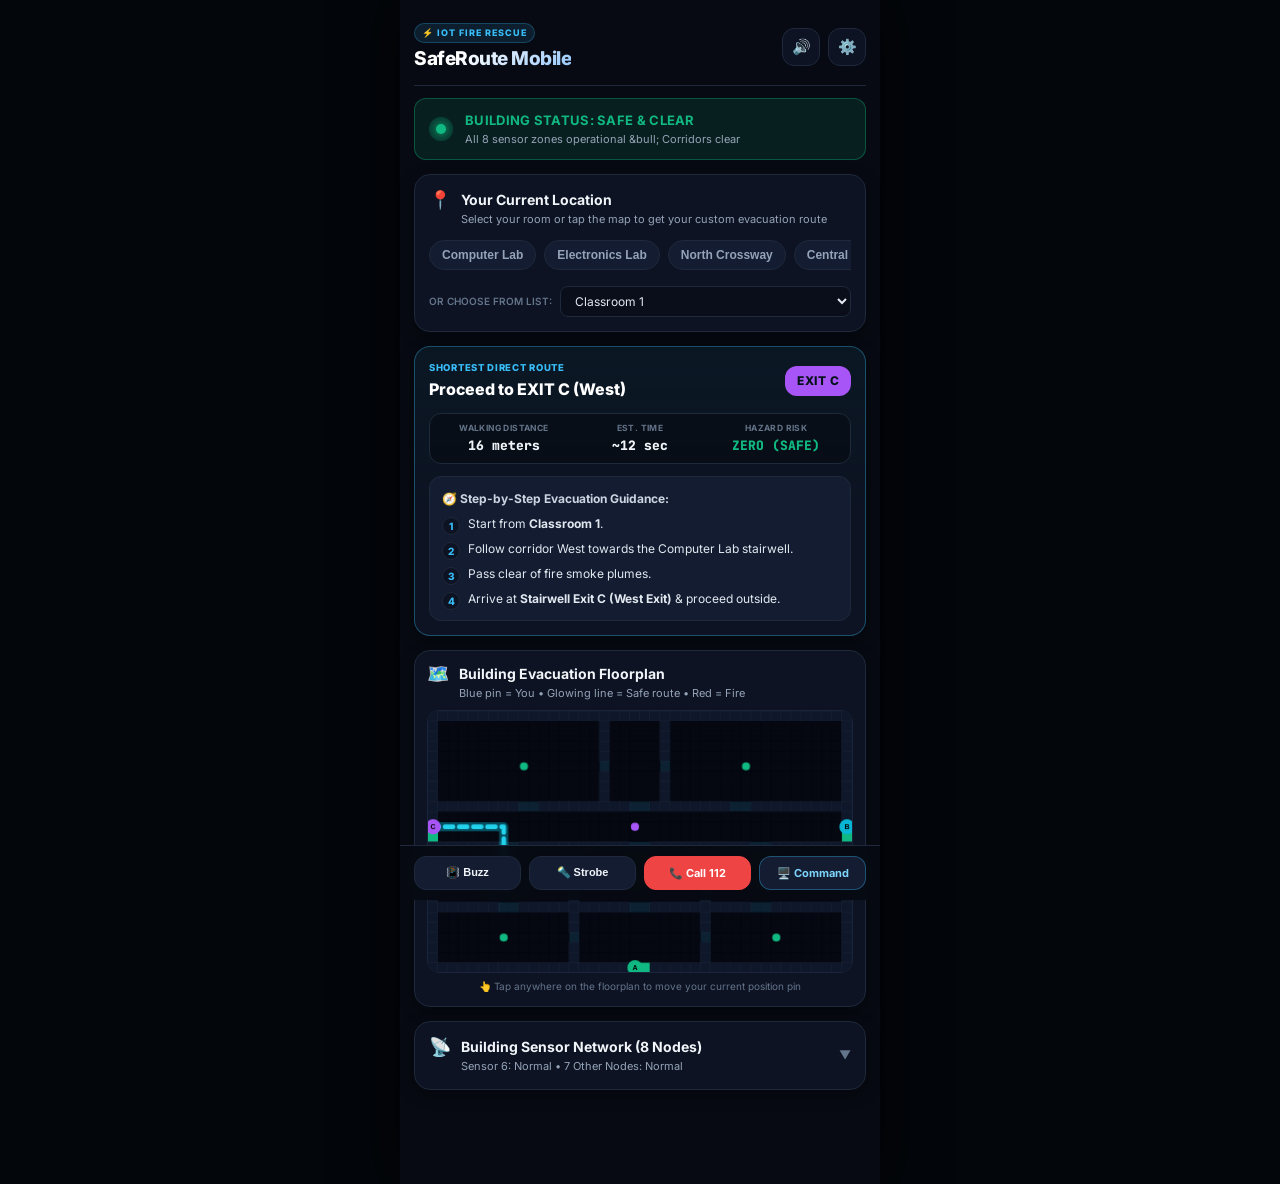
==== mobile.html @ f30d2400 "feat: initial commit - Smart Fire Detection & Evacuation Simulation with ESP8266 Wi-Fi & SafeRoute M" ====
<!DOCTYPE html>
<html lang="en">
<head>
  <meta charset="UTF-8">
  <meta name="viewport" content="width=device-width, initial-scale=1.0, maximum-scale=1.0, user-scalable=no">
  <meta name="theme-color" content="#070a12">
  <meta name="apple-mobile-web-app-capable" content="yes">
  <meta name="apple-mobile-web-app-status-bar-style" content="black-translucent">
  <title>SafeRoute Mobile | Occupant Emergency Evacuation App</title>
  <meta name="description" content="Personal emergency evacuation and fire alert mobile companion powered by ESP8266 IoT telemetry and dynamic A* safety routing.">
  <link rel="preconnect" href="https://fonts.googleapis.com">
  <link rel="preconnect" href="https://fonts.gstatic.com" crossorigin>
  <link href="https://fonts.googleapis.com/css2?family=Inter:wght@400;500;600;700;800&family=JetBrains+Mono:wght@500;700&display=swap" rel="stylesheet">
  <link rel="stylesheet" href="mobile.css">
</head>
<body>
  <!-- App Container (Constrained for mobile viewport) -->
  <div class="mobile-app">
    
    <!-- Top Mobile Navigation Bar -->
    <header class="mobile-header">
      <div class="header-brand">
        <span class="brand-badge">⚡ IOT FIRE RESCUE</span>
        <h1 class="brand-title">SafeRoute Mobile</h1>
      </div>
      <div class="header-actions">
        <button id="btnMobileAudio" class="icon-btn" title="Toggle audio alarm" aria-label="Toggle audio">
          <span id="audioIcon">🔊</span>
        </button>
        <button id="btnOpenSettings" class="icon-btn" title="Hardware & Network settings" aria-label="Settings">
          ⚙️
        </button>
      </div>
    </header>

    <!-- Real-Time Building Status Banner -->
    <section id="buildingStatusBar" class="status-banner safe">
      <div class="status-indicator-ring">
        <div class="status-dot"></div>
      </div>
      <div class="status-text-group">
        <div class="status-headline" id="statusHeadline">BUILDING STATUS: SAFE &amp; CLEAR</div>
        <div class="status-subline" id="statusSubline">All 8 sensor zones operational &bull; Corridors clear</div>
      </div>
    </section>

    <!-- Emergency Active Fire Alert Card (Hidden in Normal state, pulsing in Fire) -->
    <section id="emergencyCard" class="emergency-alert-card hidden">
      <div class="emergency-alert-header">
        <span class="emergency-badge">CRITICAL WARNING</span>
        <span class="emergency-siren-icon">🚨</span>
      </div>
      <h2 class="emergency-title" id="emergencyTitle">FIRE DETECTED IN BUILDING!</h2>
      <div class="fire-location-box">
        <div class="location-label">FIRE DETECTED AT SENSOR:</div>
        <div class="location-value" id="fireSensorName">Sensor 6 (Central Hallway)</div>
        <div class="location-meta" id="fireSensorMeta">ESP8266 Live Node &bull; Optical Flame Detected &bull; Smoke: 880 ppm</div>
      </div>
      <div class="danger-warning-pill">
        ⚠️ <strong>AVOID CENTRAL HALLWAY:</strong> High thermal hazard and smoke blockage.
      </div>
    </section>

    <!-- "Where Are You Right Now?" Room / Location Selector -->
    <section class="section-card location-selector-card">
      <div class="card-title-row">
        <div class="title-with-icon">
          <span class="section-icon">📍</span>
          <div>
            <h3 class="section-heading">Your Current Location</h3>
            <p class="section-subheading">Select your room or tap the map to get your custom evacuation route</p>
          </div>
        </div>
      </div>

      <!-- Quick Room Selection Pills -->
      <div class="room-pills-scroll" id="roomPillsContainer">
        <!-- Rendered dynamically via mobile.js -->
      </div>

      <div class="custom-location-dropdown-row">
        <label for="roomSelectDropdown" class="tiny-label">Or choose from list:</label>
        <select id="roomSelectDropdown" class="mobile-select">
          <!-- Populated in JS -->
        </select>
      </div>
    </section>

    <!-- Dynamic Evacuation Route Guidance Card -->
    <section class="section-card route-summary-card">
      <div class="route-header-row">
        <div>
          <span class="route-pill-badge" id="routeStatusBadge">SAFEST ROUTE FOUND</span>
          <h3 class="route-main-title" id="chosenExitTitle">Proceed to EXIT B</h3>
        </div>
        <div class="exit-gate-badge" id="exitGateBadge">EXIT B</div>
      </div>

      <!-- Key Route Metrics Grid -->
      <div class="route-metrics-grid">
        <div class="metric-cell">
          <span class="metric-label">WALKING DISTANCE</span>
          <span class="metric-val" id="metricDistance">28 m</span>
        </div>
        <div class="metric-cell">
          <span class="metric-label">EST. TIME</span>
          <span class="metric-val" id="metricTime">~21 sec</span>
        </div>
        <div class="metric-cell">
          <span class="metric-label">HAZARD RISK</span>
          <span class="metric-val safe" id="metricRisk">ZERO (SAFE)</span>
        </div>
      </div>

      <!-- Turn-by-Turn Guidance Steps -->
      <div class="directions-accordion">
        <div class="directions-header">
          <span class="directions-title">🧭 Step-by-Step Evacuation Guidance:</span>
        </div>
        <ul class="directions-list" id="directionsList">
          <!-- Generated via mobile.js from A* computed path -->
        </ul>
      </div>
    </section>

    <!-- Interactive Mobile Floorplan Canvas View -->
    <section class="section-card map-view-card">
      <div class="map-header-row">
        <div class="title-with-icon">
          <span class="section-icon">🗺️</span>
          <div>
            <h3 class="section-heading">Building Evacuation Floorplan</h3>
            <p class="section-subheading">Blue pin = You &bull; Glowing line = Safe route &bull; Red = Fire</p>
          </div>
        </div>
      </div>

      <div class="mobile-canvas-wrapper" id="canvasWrapper">
        <canvas id="mobileMapCanvas"></canvas>
      </div>
      <div class="map-touch-hint">👆 Tap anywhere on the floorplan to move your current position pin</div>
    </section>

    <!-- Live Sensor Telemetry Monitor (Collapsible) -->
    <section class="section-card telemetry-monitor-card">
      <div class="telemetry-header-toggle" id="toggleTelemetryBtn">
        <div class="title-with-icon">
          <span class="section-icon">📡</span>
          <div>
            <h3 class="section-heading">Building Sensor Network (8 Nodes)</h3>
            <p class="section-subheading" id="telemetrySummaryText">Sensor 6: Normal &bull; 7 Other Nodes: Normal</p>
          </div>
        </div>
        <span class="accordion-chevron" id="telemetryChevron">▼</span>
      </div>

      <div class="telemetry-drawer hidden" id="telemetryDrawer">
        <div class="mini-sensor-grid" id="miniSensorGrid">
          <!-- Populated dynamically via mobile.js -->
        </div>
      </div>
    </section>

    <!-- Emergency Action Tools (Sticky bottom helper bar) -->
    <div class="mobile-emergency-bar">
      <button id="btnVibrateTest" class="sos-tool-btn" title="Vibrate phone" aria-label="Test vibration">
        📳 Buzz
      </button>
      <button id="btnFlashlight" class="sos-tool-btn" title="Screen emergency strobe flash" aria-label="Emergency strobe">
        🔦 Strobe
      </button>
      <a href="tel:112" class="sos-tool-btn danger" title="Call Emergency Services (112)" aria-label="Call 112">
        📞 Call 112
      </a>
      <a href="http://localhost:3000" target="_blank" class="sos-tool-btn admin-link" title="Open Desktop Control Room">
        🖥️ Command
      </a>
    </div>

    <!-- Screen Flash Overlay for SOS Strobe Mode -->
    <div id="strobeOverlay" class="strobe-overlay hidden">
      <div class="strobe-notice">⚠️ EMERGENCY STROBE ACTIVE<br><small>Tap screen to dismiss</small></div>
    </div>

    <!-- Hardware / Wi-Fi Settings Modal Sheet -->
    <div id="settingsModal" class="modal-backdrop hidden">
      <div class="modal-sheet">
        <div class="modal-header">
          <h3 class="modal-title">Hardware &amp; Network Setup</h3>
          <button id="btnCloseSettings" class="close-btn">&times;</button>
        </div>
        <div class="modal-body">
          <label for="inputEspMobileUrl" class="input-label">ESP8266 Wi-Fi Status URL:</label>
          <input type="text" id="inputEspMobileUrl" class="modal-input" value="http://192.168.137.209/status">
          <p class="modal-hint">Ensure your phone and ESP8266 are on the same Wi-Fi / Hotspot.</p>

          <div class="modal-button-row">
            <button id="btnSaveEspUrl" class="btn-primary-mobile">Save &amp; Reconnect</button>
          </div>

          <hr class="modal-divider">

          <div class="quick-test-section">
            <span class="input-label">Simulate Fire On Phone:</span>
            <div class="modal-test-buttons">
              <button id="btnMobileSimFire" class="btn-test-fire">🔥 Test Flame ON</button>
              <button id="btnMobileSimClear" class="btn-test-clear">🧯 Test Clear</button>
            </div>
          </div>
        </div>
      </div>
    </div>

  </div>

  <!-- Mobile Controller Logic -->
  <script type="module" src="mobile.js?v=2"></script>
</body>
</html>
---- mobile.css ----
/* ============================================================================
   SafeRoute Mobile - Personal Emergency Evacuation & Fire Alert Companion
   Mobile-First High-Aesthetic Styling
   ============================================================================ */

:root {
  --bg-app: #070a12;
  --bg-card: #0d1322;
  --bg-card-elevated: #131c31;
  --bg-input: #090e1a;
  
  --border-subtle: #1e293b;
  --border-focus: #38bdf8;
  
  --color-primary: #38bdf8;
  --color-primary-glow: rgba(56, 189, 248, 0.25);
  
  --color-safe: #10b981;
  --color-safe-bg: rgba(16, 185, 129, 0.12);
  --color-safe-border: rgba(16, 185, 129, 0.35);
  
  --color-fire: #ef4444;
  --color-fire-glow: rgba(239, 68, 68, 0.35);
  --color-fire-bg: rgba(239, 68, 68, 0.15);
  
  --color-warning: #f59e0b;
  --color-accent: #a855f7;
  
  --text-main: #f8fafc;
  --text-dim: #94a3b8;
  --text-muted: #64748b;
  
  --radius-sm: 8px;
  --radius-md: 12px;
  --radius-lg: 16px;
  --radius-full: 9999px;
  
  --font-main: 'Inter', -apple-system, BlinkMacSystemFont, sans-serif;
  --font-mono: 'JetBrains Mono', monospace;
}

/* Reset & Box Sizing */
*, *::before, *::after {
  box-sizing: border-box;
  margin: 0;
  padding: 0;
  -webkit-tap-highlight-color: transparent;
}

body {
  background-color: #03060a;
  color: var(--text-main);
  font-family: var(--font-main);
  font-size: 14px;
  line-height: 1.5;
  display: flex;
  justify-content: center;
  min-height: 100vh;
  overflow-x: hidden;
}

/* Constrained Mobile Container (iPhone / Android proportions) */
.mobile-app {
  width: 100%;
  max-width: 480px;
  background-color: var(--bg-app);
  min-height: 100vh;
  display: flex;
  flex-direction: column;
  padding: 12px 14px 80px 14px;
  position: relative;
  box-shadow: 0 0 50px rgba(0, 0, 0, 0.8);
}

/* ============================================================================
   TOP MOBILE HEADER
   ============================================================================ */
.mobile-header {
  display: flex;
  justify-content: space-between;
  align-items: center;
  padding: 8px 0 12px 0;
  border-bottom: 1px solid var(--border-subtle);
  margin-bottom: 12px;
}

.brand-badge {
  display: inline-block;
  font-size: 9px;
  font-weight: 800;
  letter-spacing: 1px;
  color: var(--color-primary);
  background: rgba(56, 189, 248, 0.12);
  padding: 2px 7px;
  border-radius: var(--radius-full);
  margin-bottom: 2px;
  border: 1px solid rgba(56, 189, 248, 0.25);
}

.brand-title {
  font-size: 19px;
  font-weight: 800;
  background: linear-gradient(135deg, #ffffff 30%, #93c5fd 100%);
  -webkit-background-clip: text;
  -webkit-text-fill-color: transparent;
  letter-spacing: -0.5px;
}

.header-actions {
  display: flex;
  gap: 8px;
}

.icon-btn {
  background: var(--bg-card);
  border: 1px solid var(--border-subtle);
  color: var(--text-main);
  width: 38px;
  height: 38px;
  border-radius: var(--radius-md);
  display: flex;
  align-items: center;
  justify-content: center;
  font-size: 15px;
  cursor: pointer;
  transition: all 0.2s ease;
}

.icon-btn:active {
  transform: scale(0.92);
  background: var(--bg-card-elevated);
}

/* ============================================================================
   REAL-TIME BUILDING STATUS BANNER
   ============================================================================ */
.status-banner {
  display: flex;
  align-items: center;
  gap: 12px;
  padding: 12px 14px;
  border-radius: var(--radius-md);
  margin-bottom: 14px;
  transition: all 0.3s ease;
}

.status-banner.safe {
  background: var(--color-safe-bg);
  border: 1px solid var(--color-safe-border);
}

.status-banner.fire {
  background: var(--color-fire-bg);
  border: 1px solid var(--color-fire);
  animation: pulse-fire-border 1.5s infinite alternate;
}

@keyframes pulse-fire-border {
  0% { box-shadow: 0 0 8px rgba(239, 68, 68, 0.3); }
  100% { box-shadow: 0 0 20px rgba(239, 68, 68, 0.7); }
}

.status-indicator-ring {
  width: 24px;
  height: 24px;
  border-radius: 50%;
  display: flex;
  align-items: center;
  justify-content: center;
  flex-shrink: 0;
}

.status-banner.safe .status-indicator-ring {
  background: rgba(16, 185, 129, 0.2);
}

.status-banner.fire .status-indicator-ring {
  background: rgba(239, 68, 68, 0.3);
}

.status-dot {
  width: 10px;
  height: 10px;
  border-radius: 50%;
}

.status-banner.safe .status-dot {
  background-color: var(--color-safe);
  box-shadow: 0 0 8px var(--color-safe);
}

.status-banner.fire .status-dot {
  background-color: var(--color-fire);
  box-shadow: 0 0 12px var(--color-fire);
  animation: blink 0.8s infinite;
}

@keyframes blink {
  0%, 100% { opacity: 1; }
  50% { opacity: 0.3; }
}

.status-text-group {
  flex: 1;
}

.status-headline {
  font-size: 13px;
  font-weight: 700;
  letter-spacing: 0.3px;
}

.status-banner.safe .status-headline {
  color: var(--color-safe);
}

.status-banner.fire .status-headline {
  color: var(--color-fire);
}

.status-subline {
  font-size: 11px;
  color: var(--text-dim);
}

/* ============================================================================
   EMERGENCY ACTIVE FIRE CARD
   ============================================================================ */
.emergency-alert-card {
  background: linear-gradient(180deg, rgba(239, 68, 68, 0.18) 0%, rgba(13, 19, 34, 0.95) 100%);
  border: 1.5px solid var(--color-fire);
  border-radius: var(--radius-lg);
  padding: 16px;
  margin-bottom: 14px;
  position: relative;
  box-shadow: 0 6px 25px rgba(239, 68, 68, 0.25);
  animation: slide-in 0.3s ease-out;
}

@keyframes slide-in {
  from { opacity: 0; transform: translateY(-10px); }
  to { opacity: 1; transform: translateY(0); }
}

.emergency-alert-header {
  display: flex;
  justify-content: space-between;
  align-items: center;
  margin-bottom: 6px;
}

.emergency-badge {
  background-color: var(--color-fire);
  color: #fff;
  font-size: 10px;
  font-weight: 800;
  padding: 3px 8px;
  border-radius: var(--radius-full);
  letter-spacing: 0.8px;
  animation: pulse-red 1s infinite alternate;
}

.emergency-siren-icon {
  font-size: 20px;
  animation: rotate-siren 1.2s infinite ease-in-out;
}

@keyframes rotate-siren {
  0%, 100% { transform: rotate(-10deg); }
  50% { transform: rotate(10deg) scale(1.1); }
}

.emergency-title {
  font-size: 17px;
  font-weight: 800;
  color: #fca5a5;
  margin-bottom: 10px;
}

.fire-location-box {
  background-color: rgba(0, 0, 0, 0.45);
  border: 1px solid rgba(239, 68, 68, 0.4);
  border-radius: var(--radius-md);
  padding: 10px 12px;
  margin-bottom: 10px;
}

.location-label {
  font-size: 9.5px;
  font-weight: 700;
  color: #f87171;
  text-transform: uppercase;
  letter-spacing: 0.6px;
  margin-bottom: 2px;
}

.location-value {
  font-size: 15px;
  font-weight: 800;
  color: #ffffff;
}

.location-meta {
  font-size: 11px;
  color: #cbd5e1;
  font-family: var(--font-mono);
  margin-top: 2px;
}

.danger-warning-pill {
  font-size: 11.5px;
  color: #fed7aa;
  background: rgba(245, 158, 11, 0.15);
  border: 1px solid rgba(245, 158, 11, 0.35);
  border-radius: var(--radius-sm);
  padding: 6px 10px;
  line-height: 1.4;
}

/* ============================================================================
   GENERAL CARD CONTAINER
   ============================================================================ */
.section-card {
  background-color: var(--bg-card);
  border: 1px solid var(--border-subtle);
  border-radius: var(--radius-lg);
  padding: 14px;
  margin-bottom: 14px;
  box-shadow: 0 4px 15px rgba(0, 0, 0, 0.35);
}

.card-title-row {
  display: flex;
  justify-content: space-between;
  align-items: flex-start;
  margin-bottom: 12px;
}

.title-with-icon {
  display: flex;
  align-items: flex-start;
  gap: 10px;
}

.section-icon {
  font-size: 18px;
  line-height: 1.2;
}

.section-heading {
  font-size: 14px;
  font-weight: 700;
  color: #f1f5f9;
}

.section-subheading {
  font-size: 11px;
  color: var(--text-dim);
  margin-top: 1px;
}

/* ============================================================================
   LOCATION SELECTOR (ROOM PILLS)
   ============================================================================ */
.room-pills-scroll {
  display: flex;
  gap: 8px;
  overflow-x: auto;
  padding-bottom: 8px;
  scrollbar-width: none;
}

.room-pills-scroll::-webkit-scrollbar {
  display: none;
}

.room-pill {
  background: var(--bg-card-elevated);
  border: 1px solid var(--border-subtle);
  color: var(--text-dim);
  font-size: 12px;
  font-weight: 600;
  padding: 7px 12px;
  border-radius: var(--radius-full);
  white-space: nowrap;
  cursor: pointer;
  display: flex;
  align-items: center;
  gap: 5px;
  transition: all 0.2s ease;
  flex-shrink: 0;
}

.room-pill:active {
  transform: scale(0.95);
}

.room-pill.active {
  background: var(--color-primary);
  color: #040812;
  border-color: var(--color-primary);
  font-weight: 700;
  box-shadow: 0 0 12px var(--color-primary-glow);
}

.room-pill.in-fire {
  border-color: var(--color-fire);
  color: #f87171;
}

.custom-location-dropdown-row {
  margin-top: 8px;
  display: flex;
  align-items: center;
  gap: 8px;
}

.tiny-label {
  font-size: 10px;
  color: var(--text-muted);
  text-transform: uppercase;
  font-weight: 600;
}

.mobile-select {
  flex: 1;
  background-color: var(--bg-input);
  border: 1px solid var(--border-subtle);
  border-radius: var(--radius-sm);
  color: #e2e8f0;
  padding: 6px 10px;
  font-size: 12px;
  font-family: var(--font-main);
  outline: none;
}

.mobile-select:focus {
  border-color: var(--color-primary);
}

/* ============================================================================
   DYNAMIC EVACUATION ROUTE CARD
   ============================================================================ */
.route-summary-card {
  border-color: rgba(56, 189, 248, 0.35);
  background: linear-gradient(180deg, rgba(56, 189, 248, 0.08) 0%, var(--bg-card) 60%);
}

.route-header-row {
  display: flex;
  justify-content: space-between;
  align-items: center;
  margin-bottom: 12px;
}

.route-pill-badge {
  font-size: 9.5px;
  font-weight: 800;
  text-transform: uppercase;
  color: var(--color-primary);
  letter-spacing: 0.7px;
  display: block;
  margin-bottom: 2px;
}

.route-main-title {
  font-size: 16px;
  font-weight: 800;
  color: #ffffff;
}

.exit-gate-badge {
  font-size: 12px;
  font-weight: 800;
  padding: 6px 12px;
  border-radius: var(--radius-md);
  background-color: #06b6d4;
  color: #041219;
  letter-spacing: 0.5px;
}

.route-metrics-grid {
  display: grid;
  grid-template-columns: repeat(3, 1fr);
  gap: 8px;
  background: rgba(0, 0, 0, 0.35);
  border: 1px solid var(--border-subtle);
  border-radius: var(--radius-md);
  padding: 8px 10px;
  margin-bottom: 12px;
}

.metric-cell {
  display: flex;
  flex-direction: column;
  align-items: center;
  text-align: center;
}

.metric-label {
  font-size: 8.5px;
  font-weight: 700;
  color: var(--text-muted);
  text-transform: uppercase;
  letter-spacing: 0.4px;
}

.metric-val {
  font-size: 13px;
  font-weight: 800;
  font-family: var(--font-mono);
  color: #f1f5f9;
  margin-top: 1px;
}

.metric-val.safe {
  color: var(--color-safe);
}

.metric-val.danger {
  color: var(--color-fire);
}

/* Turn-by-Turn Guidance */
.directions-accordion {
  background-color: var(--bg-card-elevated);
  border: 1px solid var(--border-subtle);
  border-radius: var(--radius-md);
  padding: 10px 12px;
}

.directions-title {
  font-size: 12px;
  font-weight: 700;
  color: #cbd5e1;
}

.directions-list {
  list-style: none;
  margin-top: 8px;
  display: flex;
  flex-direction: column;
  gap: 6px;
}

.direction-item {
  display: flex;
  align-items: flex-start;
  gap: 8px;
  font-size: 12px;
  color: #e2e8f0;
  line-height: 1.4;
}

.step-number {
  background: var(--bg-card);
  border: 1px solid var(--border-subtle);
  color: var(--color-primary);
  font-size: 10px;
  font-weight: 800;
  width: 18px;
  height: 18px;
  border-radius: 50%;
  display: flex;
  align-items: center;
  justify-content: center;
  flex-shrink: 0;
  margin-top: 1px;
}

.step-warning {
  color: #fca5a5;
  font-weight: 600;
}

/* ============================================================================
   MOBILE CANVAS FLOORPLAN
   ============================================================================ */
.map-view-card {
  padding: 12px;
}

.map-header-row {
  margin-bottom: 8px;
}

.mobile-canvas-wrapper {
  width: 100%;
  aspect-ratio: 42 / 26;
  background-color: #050811;
  border: 1px solid #1a253b;
  border-radius: var(--radius-md);
  overflow: hidden;
  position: relative;
  touch-action: none;
}

.mobile-canvas-wrapper canvas {
  width: 100%;
  height: 100%;
  display: block;
}

.map-touch-hint {
  font-size: 10px;
  color: var(--text-muted);
  text-align: center;
  margin-top: 6px;
}

/* ============================================================================
   COLLAPSIBLE TELEMETRY MONITOR
   ============================================================================ */
.telemetry-header-toggle {
  display: flex;
  justify-content: space-between;
  align-items: center;
  cursor: pointer;
}

.accordion-chevron {
  color: var(--text-muted);
  font-size: 12px;
  transition: transform 0.2s ease;
}

.accordion-chevron.open {
  transform: rotate(180deg);
}

.telemetry-drawer {
  margin-top: 12px;
  border-top: 1px solid var(--border-subtle);
  padding-top: 10px;
}

.mini-sensor-grid {
  display: grid;
  grid-template-columns: repeat(2, 1fr);
  gap: 6px;
}

.mini-sensor-card {
  background-color: var(--bg-card-elevated);
  border: 1px solid var(--border-subtle);
  border-radius: var(--radius-sm);
  padding: 6px 8px;
  display: flex;
  flex-direction: column;
}

.mini-sensor-card.fire {
  border-color: var(--color-fire);
  background: rgba(239, 68, 68, 0.15);
}

.mini-sensor-top {
  display: flex;
  justify-content: space-between;
  align-items: center;
  font-size: 11px;
  font-weight: 700;
}

.mini-sensor-room {
  font-size: 10px;
  color: var(--text-dim);
  white-space: nowrap;
  overflow: hidden;
  text-overflow: ellipsis;
}

.mini-sensor-readings {
  font-size: 9.5px;
  font-family: var(--font-mono);
  color: var(--text-muted);
  margin-top: 2px;
}

/* ============================================================================
   STICKY BOTTOM EMERGENCY BAR
   ============================================================================ */
.mobile-emergency-bar {
  position: fixed;
  bottom: 0;
  left: 50%;
  transform: translateX(-50%);
  width: 100%;
  max-width: 480px;
  background: rgba(7, 10, 18, 0.92);
  backdrop-filter: blur(12px);
  -webkit-backdrop-filter: blur(12px);
  border-top: 1px solid var(--border-subtle);
  padding: 10px 14px;
  display: grid;
  grid-template-columns: repeat(4, 1fr);
  gap: 8px;
  z-index: 100;
}

.sos-tool-btn {
  background-color: var(--bg-card-elevated);
  border: 1px solid var(--border-subtle);
  color: #f1f5f9;
  font-size: 11px;
  font-weight: 700;
  border-radius: var(--radius-md);
  padding: 8px 4px;
  display: flex;
  align-items: center;
  justify-content: center;
  cursor: pointer;
  text-decoration: none;
  transition: all 0.2s ease;
}

.sos-tool-btn:active {
  transform: scale(0.94);
}

.sos-tool-btn.danger {
  background-color: var(--color-fire);
  border-color: var(--color-fire);
  color: #fff;
}

.sos-tool-btn.admin-link {
  border-color: rgba(56, 189, 248, 0.35);
  color: #7dd3fc;
}

/* ============================================================================
   SOS STROBE OVERLAY
   ============================================================================ */
.strobe-overlay {
  position: fixed;
  top: 0;
  left: 0;
  width: 100vw;
  height: 100vh;
  z-index: 999;
  background-color: #ffffff;
  animation: screen-strobe 0.2s infinite alternate;
  display: flex;
  align-items: center;
  justify-content: center;
  cursor: pointer;
}

@keyframes screen-strobe {
  0% { background-color: #ffffff; }
  100% { background-color: #ff0000; }
}

.strobe-notice {
  background: #000;
  color: #fff;
  font-size: 16px;
  font-weight: 800;
  padding: 14px 20px;
  border-radius: var(--radius-md);
  text-align: center;
}

/* ============================================================================
   SETTINGS MODAL SHEET
   ============================================================================ */
.modal-backdrop {
  position: fixed;
  top: 0;
  left: 0;
  width: 100vw;
  height: 100vh;
  background: rgba(0, 0, 0, 0.75);
  backdrop-filter: blur(4px);
  z-index: 200;
  display: flex;
  align-items: flex-end;
  justify-content: center;
}

.modal-sheet {
  width: 100%;
  max-width: 480px;
  background-color: var(--bg-card);
  border-top: 1px solid var(--border-subtle);
  border-radius: 20px 20px 0 0;
  padding: 18px;
  max-height: 85vh;
  overflow-y: auto;
  animation: slide-up 0.25s ease-out;
}

@keyframes slide-up {
  from { transform: translateY(100%); }
  to { transform: translateY(0); }
}

.modal-header {
  display: flex;
  justify-content: space-between;
  align-items: center;
  margin-bottom: 14px;
}

.modal-title {
  font-size: 16px;
  font-weight: 700;
}

.close-btn {
  background: none;
  border: none;
  color: var(--text-dim);
  font-size: 24px;
  cursor: pointer;
}

.modal-input {
  width: 100%;
  background-color: var(--bg-input);
  border: 1px solid var(--border-subtle);
  border-radius: var(--radius-sm);
  color: #f1f5f9;
  font-family: var(--font-mono);
  font-size: 12px;
  padding: 8px 12px;
  margin: 6px 0;
}

.modal-hint {
  font-size: 11px;
  color: var(--text-muted);
  margin-bottom: 12px;
}

.btn-primary-mobile {
  width: 100%;
  background-color: var(--color-primary);
  color: #030712;
  font-size: 13px;
  font-weight: 700;
  border: none;
  border-radius: var(--radius-sm);
  padding: 10px;
  cursor: pointer;
}

.modal-divider {
  border: none;
  border-top: 1px solid var(--border-subtle);
  margin: 14px 0;
}

.modal-test-buttons {
  display: flex;
  gap: 8px;
  margin-top: 8px;
}

.btn-test-fire {
  flex: 1;
  background: rgba(239, 68, 68, 0.2);
  border: 1px solid var(--color-fire);
  color: #fca5a5;
  font-size: 12px;
  font-weight: 700;
  padding: 8px;
  border-radius: var(--radius-sm);
  cursor: pointer;
}

.btn-test-clear {
  flex: 1;
  background: rgba(16, 185, 129, 0.2);
  border: 1px solid var(--color-safe);
  color: #6ee7b7;
  font-size: 12px;
  font-weight: 700;
  padding: 8px;
  border-radius: var(--radius-sm);
  cursor: pointer;
}

/* Utilities */
.hidden {
  display: none !important;
}
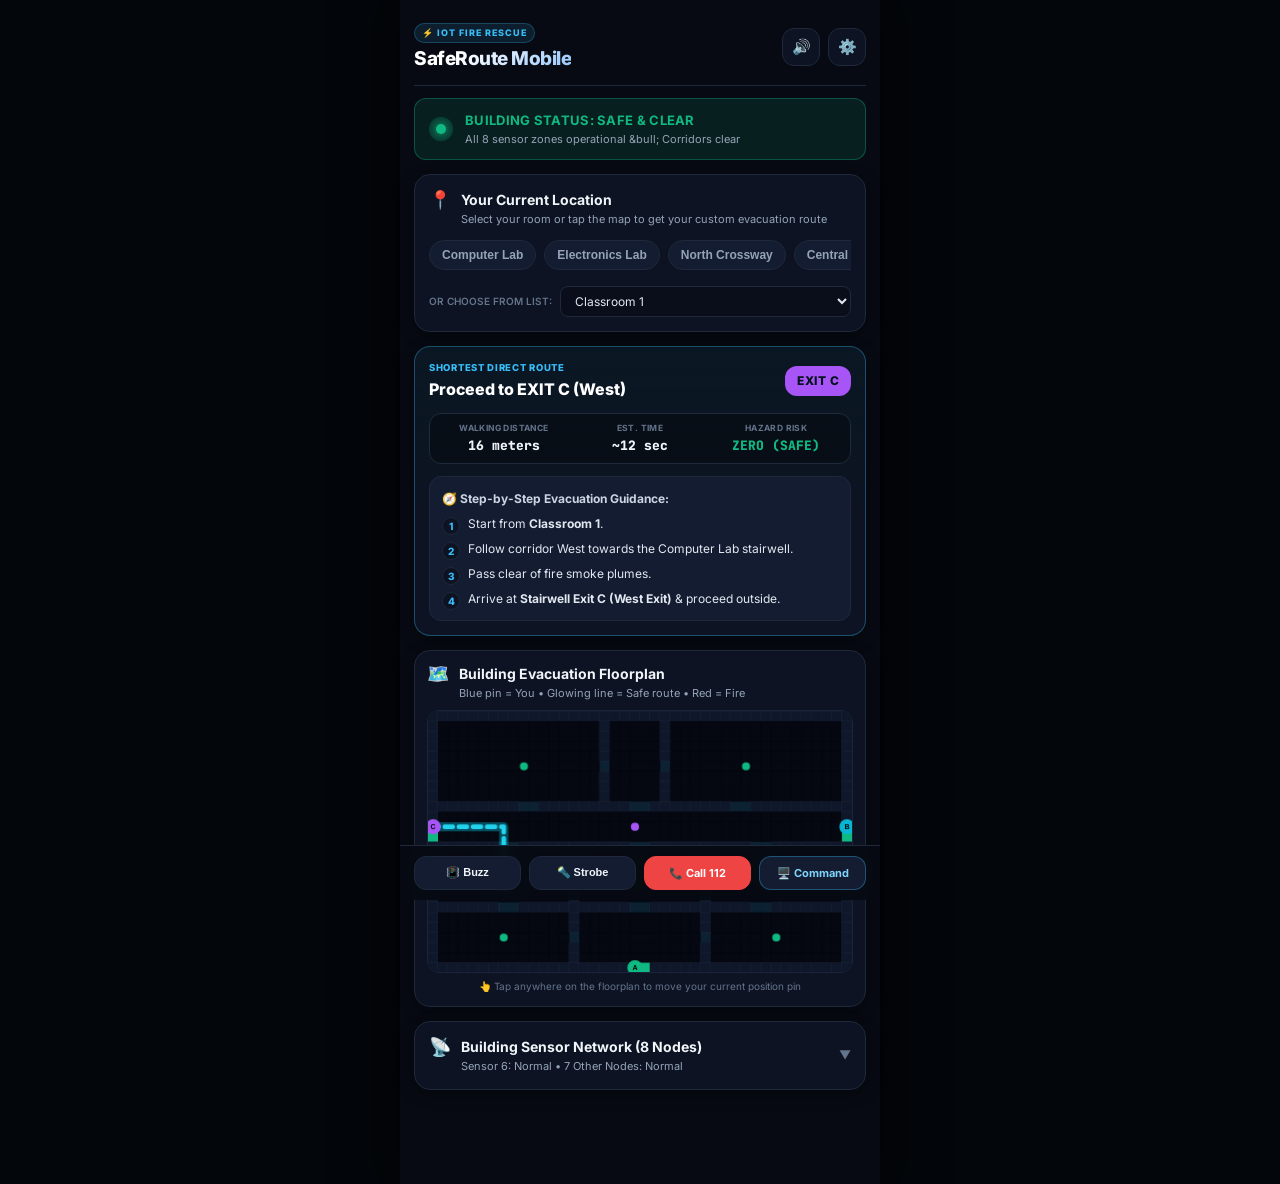
==== commit cd752d30: "fix(wifi): update ESP8266 status endpoint to 192.168.137.46" ====
--- a/mobile.html
+++ b/mobile.html
@@ -191,7 +191,7 @@
         </div>
         <div class="modal-body">
           <label for="inputEspMobileUrl" class="input-label">ESP8266 Wi-Fi Status URL:</label>
-          <input type="text" id="inputEspMobileUrl" class="modal-input" value="http://192.168.137.209/status">
+          <input type="text" id="inputEspMobileUrl" class="modal-input" value="http://192.168.137.46/status">
           <p class="modal-hint">Ensure your phone and ESP8266 are on the same Wi-Fi / Hotspot.</p>
 
           <div class="modal-button-row">
@@ -214,6 +214,6 @@
   </div>
 
   <!-- Mobile Controller Logic -->
-  <script type="module" src="mobile.js?v=2"></script>
+  <script type="module" src="mobile.js?v=3"></script>
 </body>
 </html>
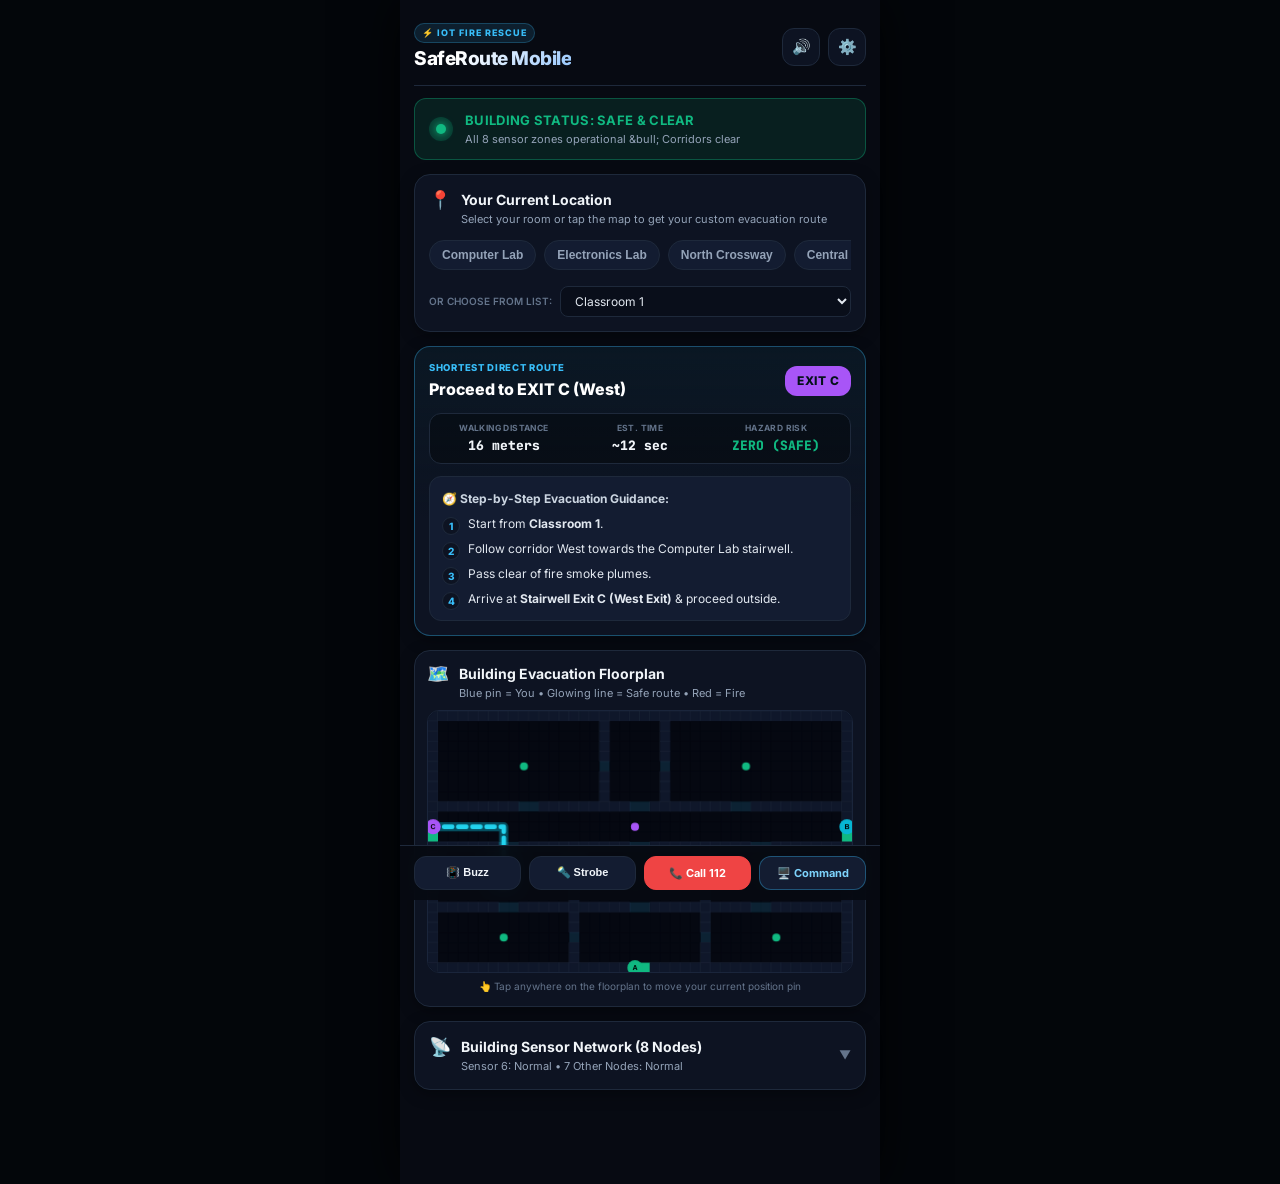
==== commit 84a7e8ea: "feat(config): centralize ESP8266 IP into single config.js variable" ====
--- a/mobile.html
+++ b/mobile.html
@@ -191,8 +191,8 @@
         </div>
         <div class="modal-body">
           <label for="inputEspMobileUrl" class="input-label">ESP8266 Wi-Fi Status URL:</label>
-          <input type="text" id="inputEspMobileUrl" class="modal-input" value="http://192.168.137.46/status">
-          <p class="modal-hint">Ensure your phone and ESP8266 are on the same Wi-Fi / Hotspot.</p>
+          <input type="text" id="inputEspMobileUrl" class="modal-input" placeholder="Connecting via config.js...">
+          <p class="modal-hint">Configured globally in config.js (or edit here on the fly).</p>
 
           <div class="modal-button-row">
             <button id="btnSaveEspUrl" class="btn-primary-mobile">Save &amp; Reconnect</button>
@@ -214,6 +214,6 @@
   </div>
 
   <!-- Mobile Controller Logic -->
-  <script type="module" src="mobile.js?v=3"></script>
+  <script type="module" src="mobile.js?v=4"></script>
 </body>
 </html>
